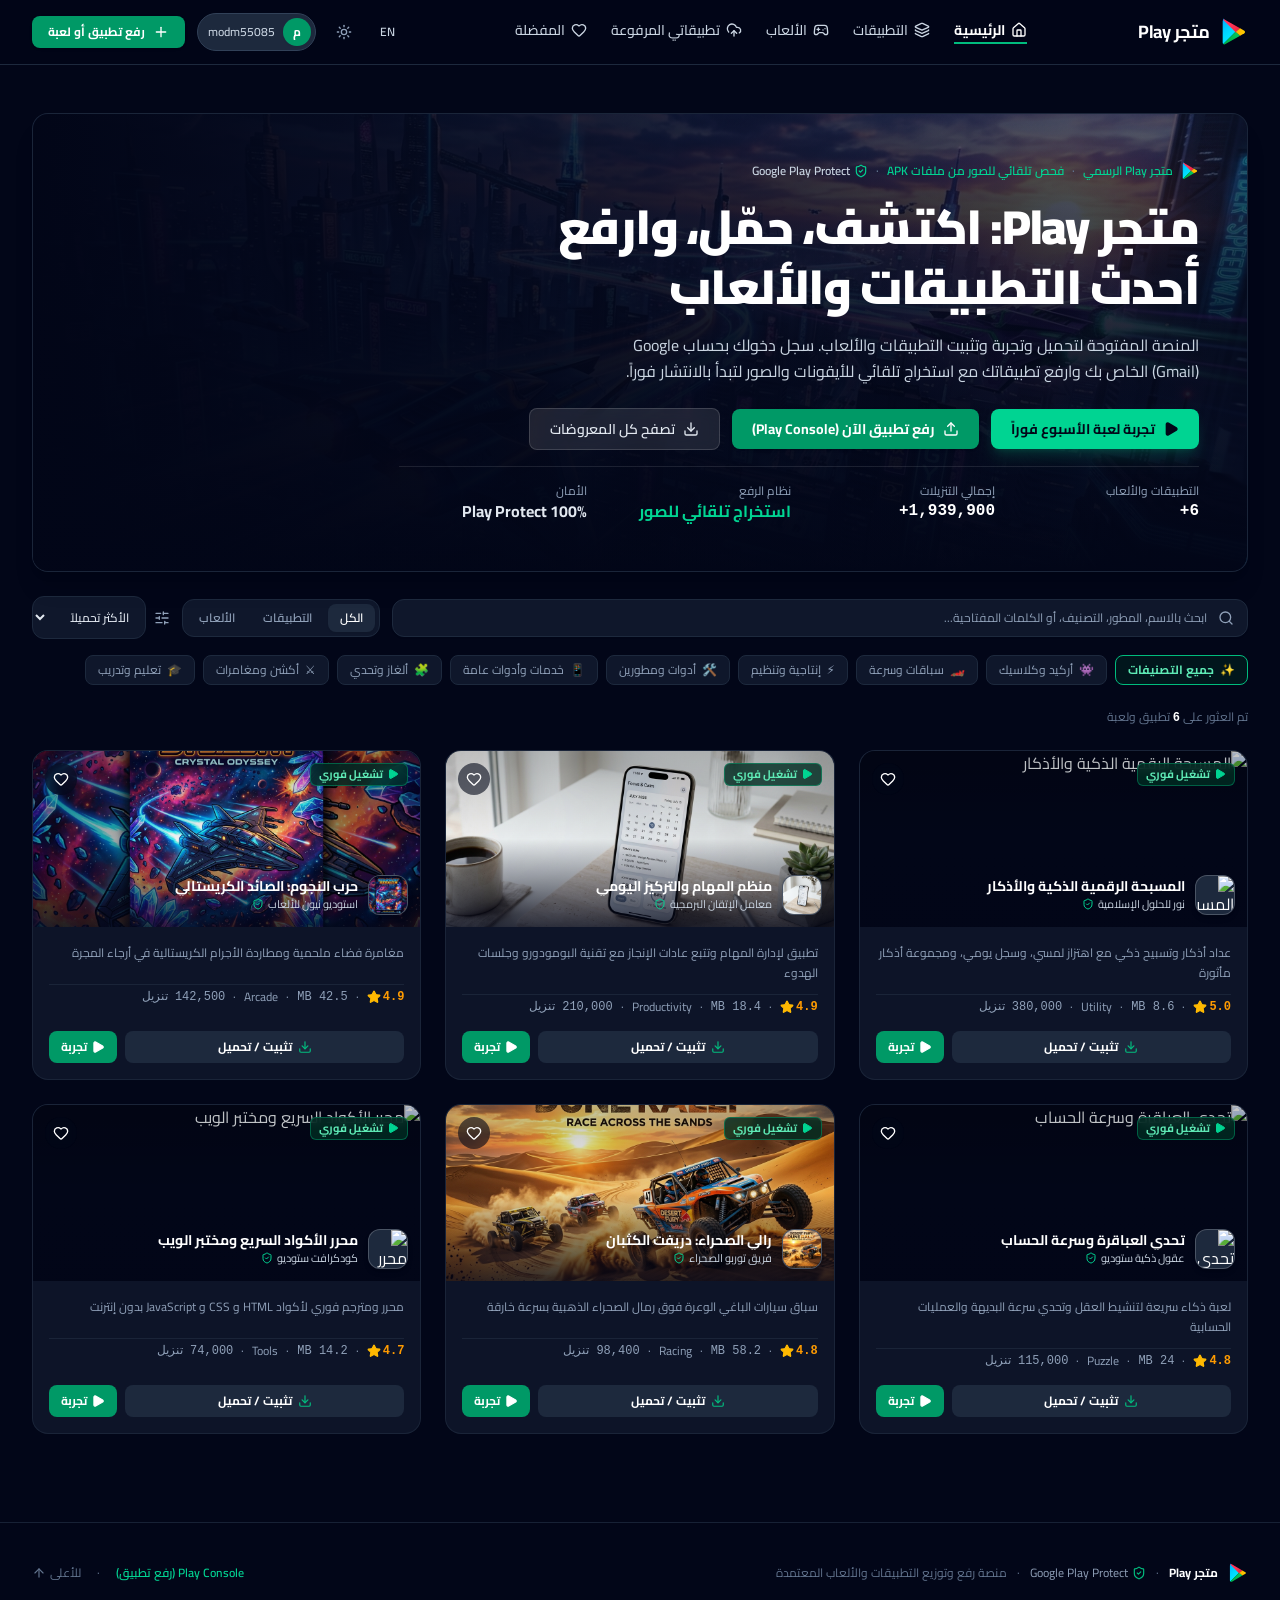
==== docs/index.html @ 411a01a9 "Fix asset paths, bundle images for production, add GitHub Pages docs and workflow" ====
<!doctype html>
<html lang="ar" dir="rtl">
  <head>
    <meta charset="UTF-8" />
    <meta name="viewport" content="width=device-width, initial-scale=1.0" />
    <title>متجر Play | Google Play</title>
    <meta name="description" content="متجر Play - المنصة الرسمية لتحميل وتجربة ورفع التطبيقات والألعاب لمطوري ومستخدمي أندرويد." />
    <meta property="og:title" content="متجر Play | Google Play" />
    <meta property="og:description" content="متجر Play - المنصة الرسمية لتحميل وتجربة ورفع التطبيقات والألعاب لمطوري ومستخدمي أندرويد." />
    <meta property="og:type" content="website" />
    <meta name="twitter:card" content="summary_large_image" />
    <link rel="icon" type="image/svg+xml" href="data:image/svg+xml,%3Csvg xmlns='http://www.w3.org/2000/svg' viewBox='0 0 512 512'%3E%3Cpath d='M58 38v436l232-230z' fill='%2300A0FF'/%3E%3Cpath d='M367 322L290 244 60 475c8 9 21 10 36 2l271-155z' fill='%2300E676'/%3E%3Cpath d='M367 190L96 35C81 27 68 28 60 36l230 230 77-76z' fill='%23FF1744'/%3E%3Cpath d='M367 322l78-44c16-9 16-35 0-44l-78-44-77 66 77 66z' fill='%23FFD600'/%3E%3C/svg%3E" />
    <link rel="preconnect" href="https://fonts.googleapis.com">
    <link rel="preconnect" href="https://fonts.gstatic.com" crossorigin>
    <link href="https://fonts.googleapis.com/css2?family=Cairo:wght@400;500;600;700;800;900&family=Plus+Jakarta+Sans:wght@400;500;600;700;800&display=swap" rel="stylesheet">
    <script type="module" crossorigin src="./assets/index-DjgUdMUm.js"></script>
    <link rel="stylesheet" crossorigin href="./assets/index-B5fyX24y.css">
  </head>
  <body class="bg-slate-950 text-slate-100 antialiased selection:bg-emerald-500/30 selection:text-emerald-300 min-h-screen">
    <div id="root"></div>
  </body>
</html>
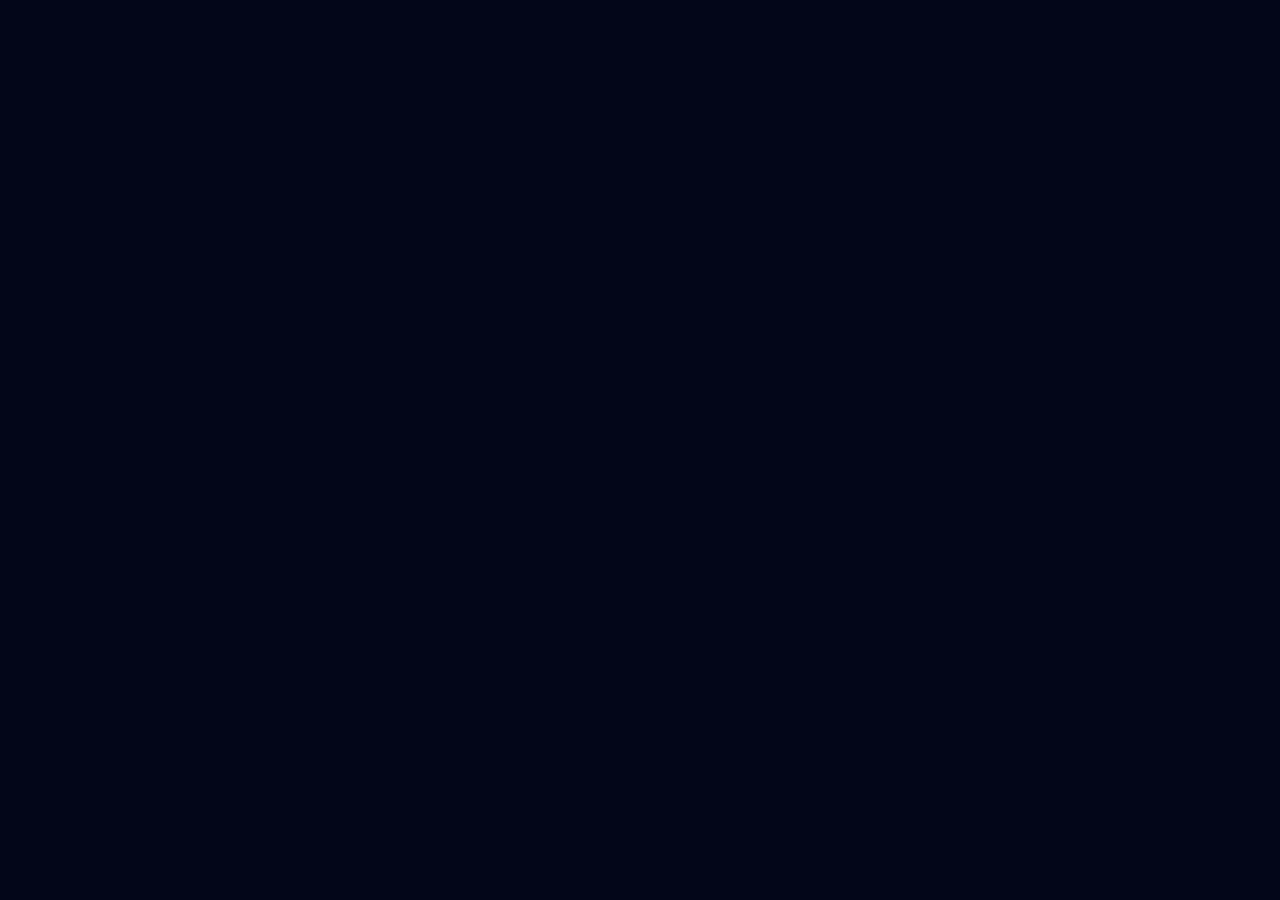
==== commit 80563d57: "Hide developer credentials, clear mock data, add search lens, and enable direct download link sharin" ====
--- a/docs/index.html
+++ b/docs/index.html
@@ -13,8 +13,16 @@
     <link rel="preconnect" href="https://fonts.googleapis.com">
     <link rel="preconnect" href="https://fonts.gstatic.com" crossorigin>
     <link href="https://fonts.googleapis.com/css2?family=Cairo:wght@400;500;600;700;800;900&family=Plus+Jakarta+Sans:wght@400;500;600;700;800&display=swap" rel="stylesheet">
-    <script type="module" crossorigin src="./assets/index-DjgUdMUm.js"></script>
-    <link rel="stylesheet" crossorigin href="./assets/index-B5fyX24y.css">
+    <script>
+      if (window.location.hostname.includes('github.io')) {
+        var l = document.createElement('link');
+        l.rel = 'stylesheet';
+        l.crossOrigin = 'anonymous';
+        l.href = './assets/index-B5fyX24y.css';
+        document.head.appendChild(l);
+      }
+    </script>
+    <script type="module" crossorigin src="./assets/index-sSGsFM91.js"></script>
   </head>
   <body class="bg-slate-950 text-slate-100 antialiased selection:bg-emerald-500/30 selection:text-emerald-300 min-h-screen">
     <div id="root"></div>
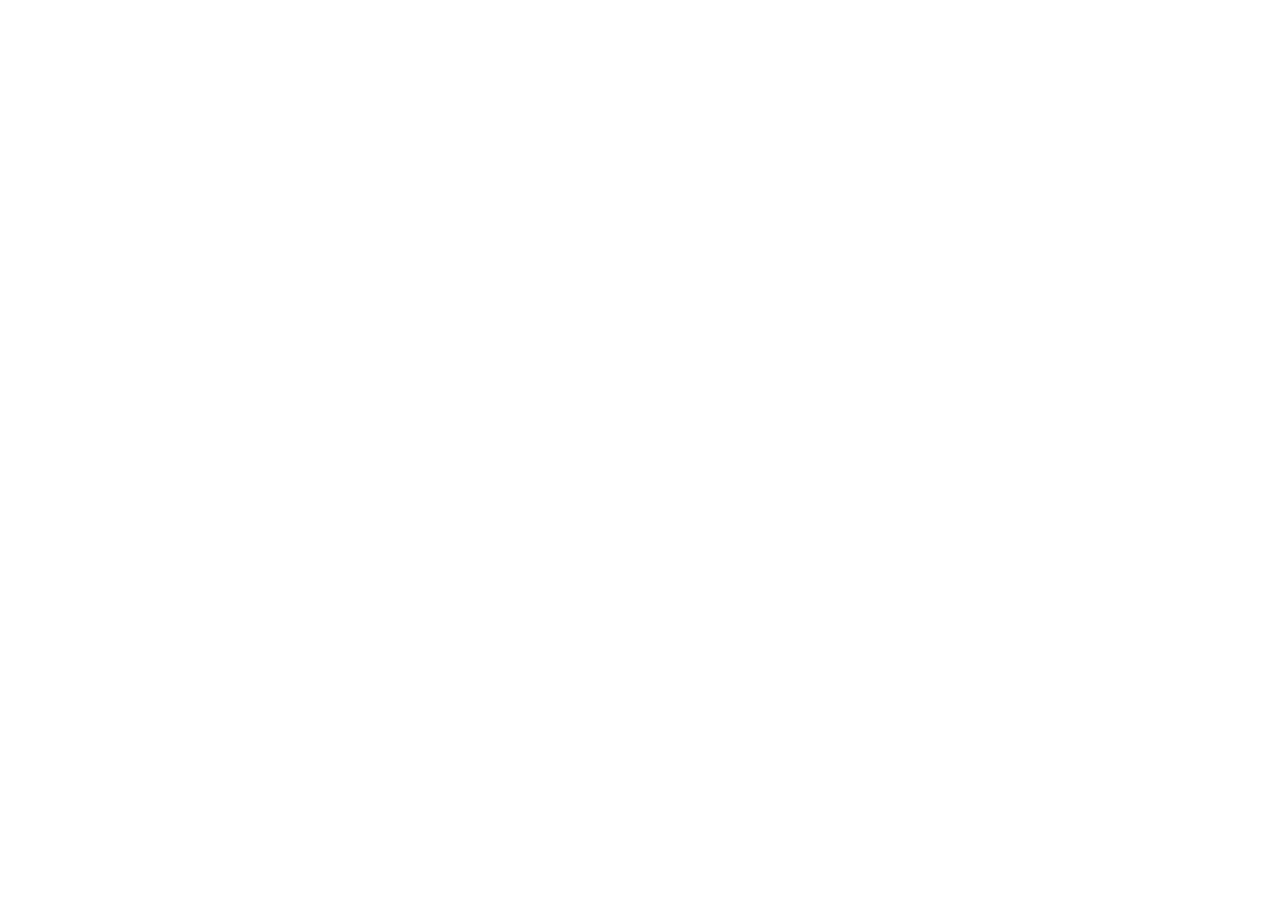
==== commit 99cece99: "تحديث تطبيق ومنصة البقال: تصحيح كافة الإعدادات، تفعيل مكتبة صور الأغذية والبقالة الشاملة، ميزة تعديل" ====
--- a/docs/index.html
+++ b/docs/index.html
@@ -1,30 +1,24 @@
 <!doctype html>
-<html lang="ar" dir="rtl">
+<html lang="ar" dir="rtl" class="dark">
   <head>
     <meta charset="UTF-8" />
     <meta name="viewport" content="width=device-width, initial-scale=1.0" />
-    <title>متجر Play | Google Play</title>
-    <meta name="description" content="متجر Play - المنصة الرسمية لتحميل وتجربة ورفع التطبيقات والألعاب لمطوري ومستخدمي أندرويد." />
-    <meta property="og:title" content="متجر Play | Google Play" />
-    <meta property="og:description" content="متجر Play - المنصة الرسمية لتحميل وتجربة ورفع التطبيقات والألعاب لمطوري ومستخدمي أندرويد." />
+    <link rel="icon" type="image/jpeg" href="/assets/aistudio/50170_e08dce1d.jpg" />
+    <title>مجموعة عمران | Omran Group - حلول ذكية .. لحياة أسهل</title>
+    <meta name="description" content="الموقع الرسمي لمجموعة عمران وتطبيقاتها الذكية للتجارة ونقاط البيع للتجار والعملاء مع لوحة تحكم ودعم فني ذكي." />
+    <meta property="og:title" content="مجموعة عمران | Omran Group - حلول ذكية .. لحياة أسهل" />
+    <meta property="og:description" content="الموقع الرسمي لمجموعة عمران وتطبيقاتها الذكية للتجارة ونقاط البيع للتجار والعملاء مع لوحة تحكم ودعم فني ذكي." />
+    <meta property="og:image" content="/assets/aistudio/50170_e08dce1d.jpg" />
     <meta property="og:type" content="website" />
     <meta name="twitter:card" content="summary_large_image" />
-    <link rel="icon" type="image/svg+xml" href="data:image/svg+xml,%3Csvg xmlns='http://www.w3.org/2000/svg' viewBox='0 0 512 512'%3E%3Cpath d='M58 38v436l232-230z' fill='%2300A0FF'/%3E%3Cpath d='M367 322L290 244 60 475c8 9 21 10 36 2l271-155z' fill='%2300E676'/%3E%3Cpath d='M367 190L96 35C81 27 68 28 60 36l230 230 77-76z' fill='%23FF1744'/%3E%3Cpath d='M367 322l78-44c16-9 16-35 0-44l-78-44-77 66 77 66z' fill='%23FFD600'/%3E%3C/svg%3E" />
-    <link rel="preconnect" href="https://fonts.googleapis.com">
-    <link rel="preconnect" href="https://fonts.gstatic.com" crossorigin>
-    <link href="https://fonts.googleapis.com/css2?family=Cairo:wght@400;500;600;700;800;900&family=Plus+Jakarta+Sans:wght@400;500;600;700;800&display=swap" rel="stylesheet">
-    <script>
-      if (window.location.hostname.includes('github.io')) {
-        var l = document.createElement('link');
-        l.rel = 'stylesheet';
-        l.crossOrigin = 'anonymous';
-        l.href = './assets/index-B5fyX24y.css';
-        document.head.appendChild(l);
-      }
-    </script>
-    <script type="module" crossorigin src="./assets/index-sSGsFM91.js"></script>
+    <link rel="preconnect" href="https://fonts.googleapis.com" />
+    <link rel="preconnect" href="https://fonts.gstatic.com" crossorigin />
+    <link href="https://fonts.googleapis.com/css2?family=Cairo:wght@400;500;600;700;800;900&family=Tajawal:wght@400;500;700;800&display=swap" rel="stylesheet" />
+    <script type="module" crossorigin src="/assets/index-DRHOHa6k.js"></script>
+    <link rel="stylesheet" crossorigin href="/assets/index-DQcXFj3S.css">
   </head>
-  <body class="bg-slate-950 text-slate-100 antialiased selection:bg-emerald-500/30 selection:text-emerald-300 min-h-screen">
+  <body class="bg-slate-950 text-slate-100 antialiased font-['Cairo',sans-serif] selection:bg-blue-600 selection:text-white">
     <div id="root"></div>
   </body>
 </html>
+
